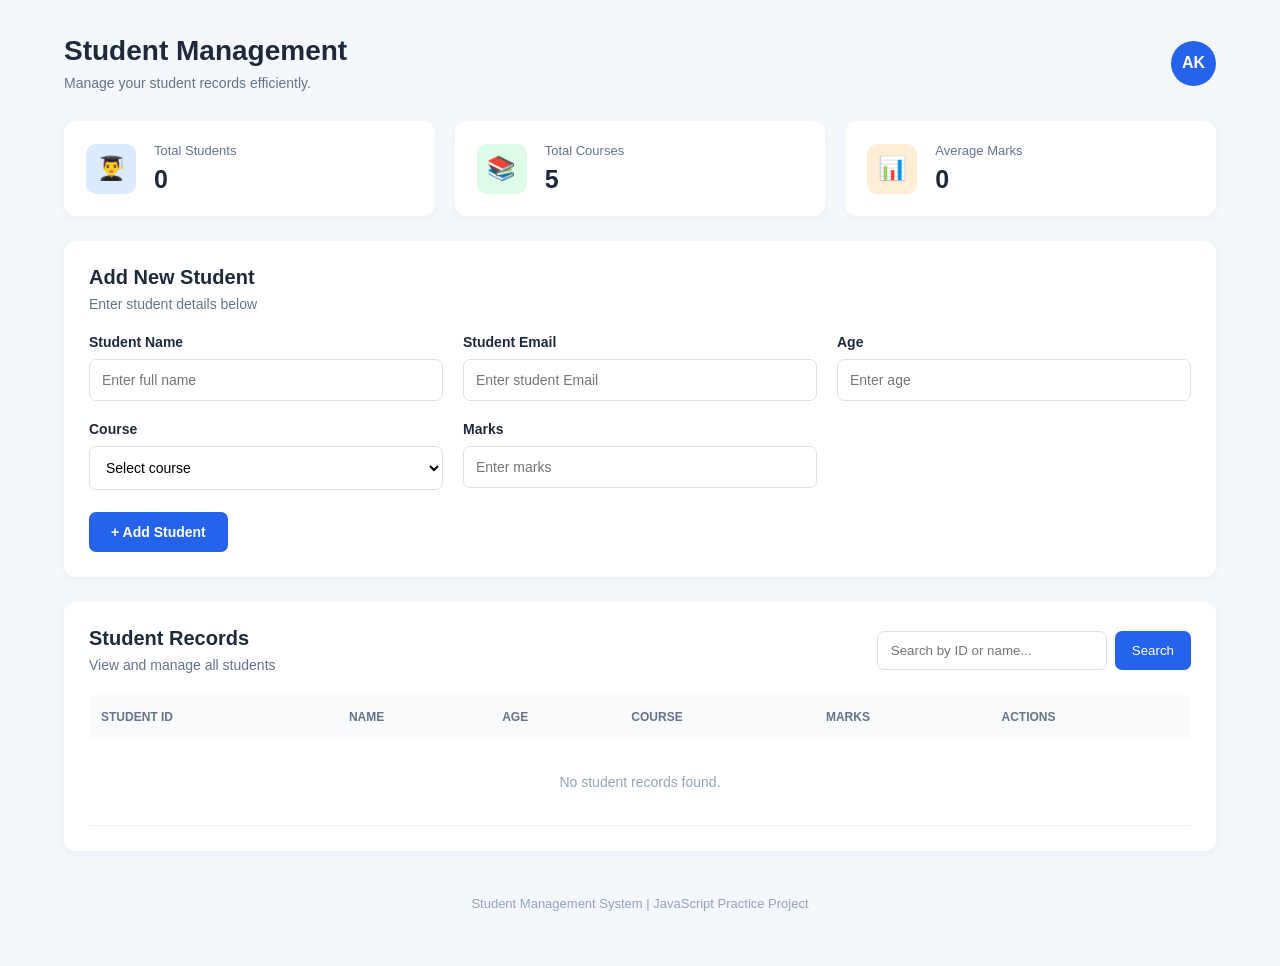
==== index.html @ 838cec8e "new project added" ====
<!DOCTYPE html>
<html lang="en">
<head>
    <meta charset="UTF-8">
    <meta name="viewport" content="width=device-width, initial-scale=1.0">
    <title>Student Management System</title>
    <link rel="stylesheet" href="style.css">
</head>
<body>

    <div class="container">

        <!-- Header -->
        <header>
            <div>
                <h1>Student Management</h1>
                <p>Manage your student records efficiently.</p>
            </div>
            <div class="profile">AK</div>
        </header>

        <!-- Statistics -->
        <section class="stats">

            <div class="stat-card">
                <div class="stat-icon blue">👨‍🎓</div>
                <div>
                    <p>Total Students</p>
                    <h2 id="totalStudents">0</h2>
                </div>
            </div>

            <div class="stat-card">
                <div class="stat-icon green">📚</div>
                <div>
                    <p>Total Courses</p>
                    <h2 id="totalCourses">5</h2>
                </div>
            </div>

            <div class="stat-card">
                <div class="stat-icon orange">📊</div>
                <div>
                    <p>Average Marks</p>
                    <h2 id="averageMarks">0</h2>
                </div>
            </div>

        </section>

        <!-- Add Student Form -->
        <section class="form-section">

            <div class="section-heading">
                <h2>Add New Student</h2>
                <p>Enter student details below</p>
            </div>

            <form id="studentForm">

                <div class="form-grid">

                    

                    <div class="input-group">
                        <label>Student Name</label>
                        <input type="text" id="studentName"
                            placeholder="Enter full name" required>
                    </div>
                    <div class="input-group">
                        <label>Student Email</label>
                        <input type="email" id="studentemail"
                            placeholder="Enter student Email" required>
                    </div>

                    <div class="input-group">
                        <label>Age</label>
                        <input type="number" id="studentAge"
                            placeholder="Enter age" required>
                    </div>

                    <div class="input-group">
                        <label>Course</label>
                        <select id="studentCourse" required>
                            <option value="">Select course</option>
                            <option value="Computer Engineering">Computer Engineering</option>
                            <option value="Information Technology">Information Technology</option>
                            <option value="Mechanical Engineering">Mechanical Engineering</option>
                            <option value="Civil Engineering">Civil Engineering</option>
                            <option value="Electronics">Electronics</option>
                        </select>
                    </div>

                    <div class="input-group">
                        <label>Marks</label>
                        <input type="number" id="studentMarks"
                            placeholder="Enter marks" min="0" max="100" required>
                    </div>

                </div>

                <button type="button" class="add-btn" onclick="addStudent()">
                    + Add Student
                </button>

            </form>

        </section>

        <!-- Student Records -->
        <section class="records-section">

            <div class="records-header">
                <div>
                    <h2>Student Records</h2>
                    <p>View and manage all students</p>
                </div>

                <div class="search-box">
                    <input type="text" id="searchInput"
                        placeholder="Search by ID or name...">
                    <button type="button" id="searchBtn" onclick="searchStudent()">Search</button>
                </div>
            </div>

            <div class="table-container">

                <table>
                    <thead>
                        <tr>
                            <th>STUDENT ID</th>
                            <th>NAME</th>
                            <th>AGE</th>
                            <th>COURSE</th>
                            <th>MARKS</th>
                            <th>ACTIONS</th>
                        </tr>
                    </thead>

                    <tbody id="studentTable">
                        <!-- JavaScript will insert records here -->

                        <tr>
                            <td colspan="6" class="empty-message">
                                No student records found.
                            </td>
                        </tr>

                    </tbody>
                </table>

            </div>

        </section>

        <footer>
            Student Management System | JavaScript Practice Project
        </footer>

    </div>

    <!-- <script src="storage.js"></script> -->
    <script src="script.js"></script>
    

</body>
</html>
---- style.css ----
* {
    margin: 0;
    padding: 0;
    box-sizing: border-box;
}

body {
    font-family: Arial, sans-serif;
    background-color: #f4f7fb;
    color: #1e293b;
}

.container {
    width: 90%;
    max-width: 1250px;
    margin: 35px auto;
}

/* Header */

header {
    display: flex;
    justify-content: space-between;
    align-items: center;
    margin-bottom: 30px;
}

header h1 {
    font-size: 28px;
    margin-bottom: 8px;
}

header p,
.section-heading p,
.records-header p {
    color: #64748b;
    font-size: 14px;
}

.profile {
    width: 45px;
    height: 45px;
    background-color: #2563eb;
    color: white;
    display: flex;
    align-items: center;
    justify-content: center;
    border-radius: 50%;
    font-weight: bold;
}

/* Statistics */

.stats {
    display: grid;
    grid-template-columns: repeat(3, 1fr);
    gap: 20px;
    margin-bottom: 25px;
}

.stat-card {
    background-color: white;
    padding: 22px;
    border-radius: 12px;
    display: flex;
    align-items: center;
    gap: 18px;
    box-shadow: 0 2px 10px rgba(0,0,0,0.04);
}

.stat-icon {
    width: 50px;
    height: 50px;
    display: flex;
    justify-content: center;
    align-items: center;
    border-radius: 10px;
    font-size: 23px;
}

.blue {
    background-color: #dbeafe;
}

.green {
    background-color: #dcfce7;
}

.orange {
    background-color: #ffedd5;
}

.stat-card p {
    color: #64748b;
    font-size: 13px;
    margin-bottom: 7px;
}

.stat-card h2 {
    font-size: 25px;
}

/* Form Section */

.form-section,
.records-section {
    background-color: white;
    padding: 25px;
    border-radius: 12px;
    margin-bottom: 25px;
    box-shadow: 0 2px 10px rgba(0,0,0,0.04);
}

.section-heading {
    margin-bottom: 22px;
}

.section-heading h2,
.records-header h2 {
    font-size: 20px;
    margin-bottom: 7px;
}

.form-grid {
    display: grid;
    grid-template-columns: repeat(3, 1fr);
    gap: 20px;
}

.input-group {
    display: flex;
    flex-direction: column;
    gap: 9px;
}

.input-group label {
    font-size: 14px;
    font-weight: 600;
}

.input-group input,
.input-group select {
    width: 100%;
    padding: 12px;
    border: 1px solid #dbe1ea;
    border-radius: 7px;
    outline: none;
    font-size: 14px;
    background-color: white;
}

.input-group input:focus,
.input-group select:focus {
    border-color: #2563eb;
}

.add-btn {
    margin-top: 22px;
    padding: 12px 22px;
    background-color: #2563eb;
    color: white;
    border: none;
    border-radius: 7px;
    font-size: 14px;
    font-weight: 600;
    cursor: pointer;
}

.add-btn:hover {
    background-color: #1d4ed8;
}

/* Records Section */

.records-header {
    display: flex;
    justify-content: space-between;
    align-items: center;
    gap: 15px;
    margin-bottom: 22px;
}

.search-box {
    display: flex;
    gap: 8px;
}

.search-box input {
    padding: 11px 13px;
    border: 1px solid #dbe1ea;
    border-radius: 7px;
    outline: none;
    width: 230px;
}

.search-box button {
    padding: 10px 17px;
    background-color: #2563eb;
    color: white;
    border: none;
    border-radius: 7px;
    cursor: pointer;
}

.table-container {
    width: 100%;
    overflow-x: auto;
}

table {
    width: 100%;
    border-collapse: collapse;
    min-width: 750px;
}

thead {
    background-color: #f8fafc;
}

th {
    text-align: left;
    padding: 15px 12px;
    font-size: 12px;
    color: #64748b;
}

td {
    padding: 15px 12px;
    font-size: 14px;
    border-bottom: 1px solid #edf0f5;
}

.empty-message {
    text-align: center;
    color: #94a3b8;
    padding: 35px;
}

/* Action Buttons - for dynamically created buttons */

.edit-btn,
.delete-btn {
    padding: 7px 11px;
    border: none;
    border-radius: 5px;
    cursor: pointer;
    margin-right: 5px;
}

.edit-btn {
    background-color: #dbeafe;
    color: #1d4ed8;
}

.delete-btn {
    background-color: #fee2e2;
    color: #dc2626;
}

/* Footer */

footer {
    text-align: center;
    color: #94a3b8;
    font-size: 13px;
    padding: 20px;
}

/* Responsive */

@media (max-width: 768px) {

    .stats {
        grid-template-columns: 1fr;
    }

    .form-grid {
        grid-template-columns: repeat(2, 1fr);
    }

    .records-header {
        flex-direction: column;
        align-items: flex-start;
    }

    .search-box {
        width: 100%;
    }

    .search-box input {
        flex: 1;
        min-width: 0;
    }
}

@media (max-width: 500px) {

    .container {
        width: 94%;
        margin: 20px auto;
    }

    header h1 {
        font-size: 22px;
    }

    .form-grid {
        grid-template-columns: 1fr;
    }

    .form-section,
    .records-section {
        padding: 17px;
    }
}


.edit-btn {
    background-color: #dbeafe;
    color: #1d4ed8;
}

.delete-btn {
    background-color: #fee2e2;
    color: #dc2626;
}

.edit-btn, .delete-btn {
    padding: 7px 12px;
    border: none;
    border-radius: 5px;
    cursor: pointer;
}
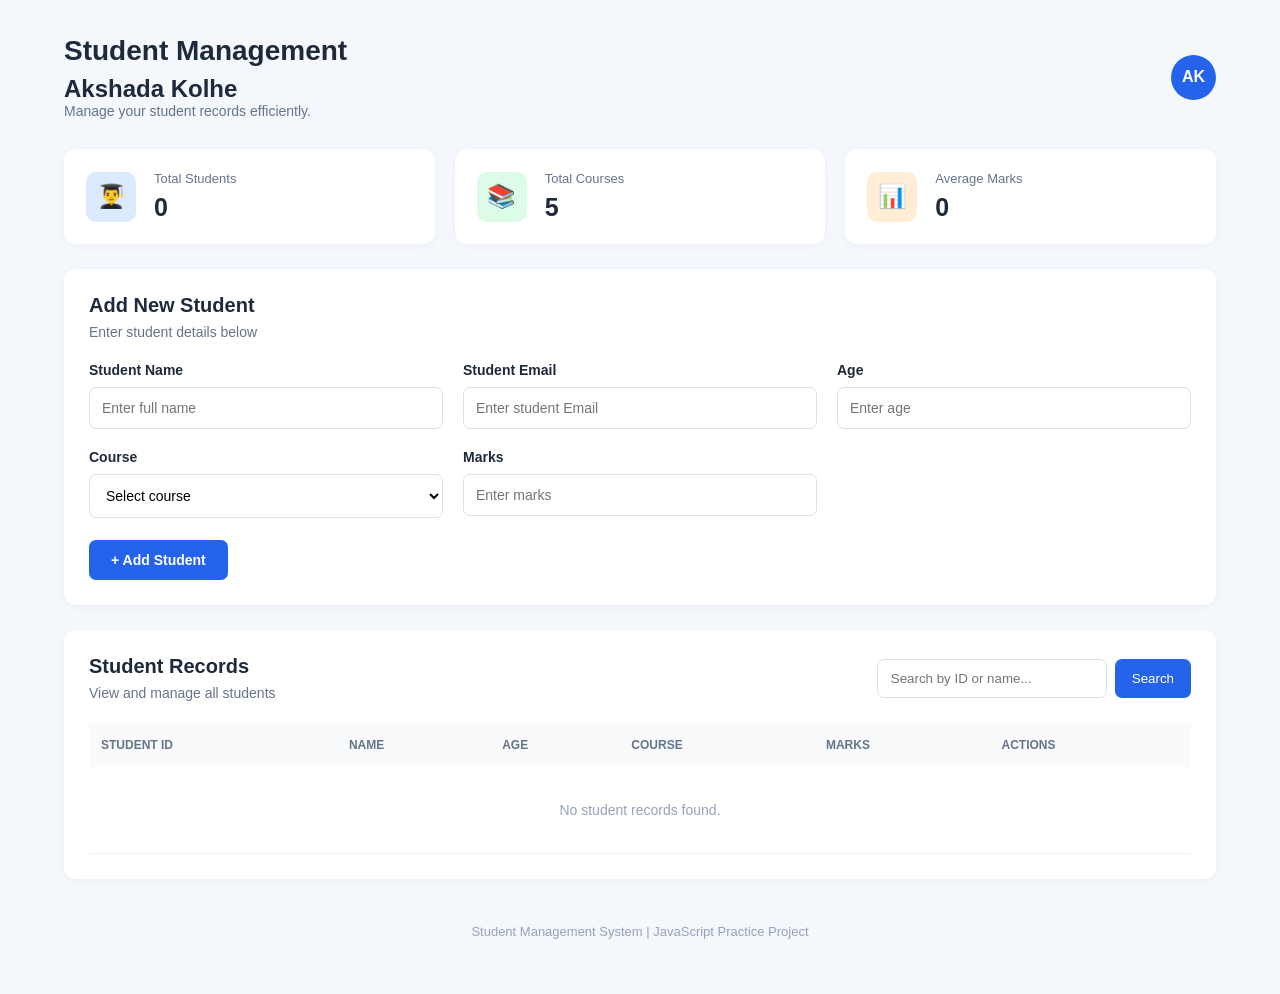
==== commit 12ee7797: "Update index.html" ====
--- a/index.html
+++ b/index.html
@@ -15,6 +15,7 @@
         <header>
             <div>
                 <h1>Student Management</h1>
+                <h2>Akshada Kolhe</h2>
                 <p>Manage your student records efficiently.</p>
             </div>
             <div class="profile">AK</div>
